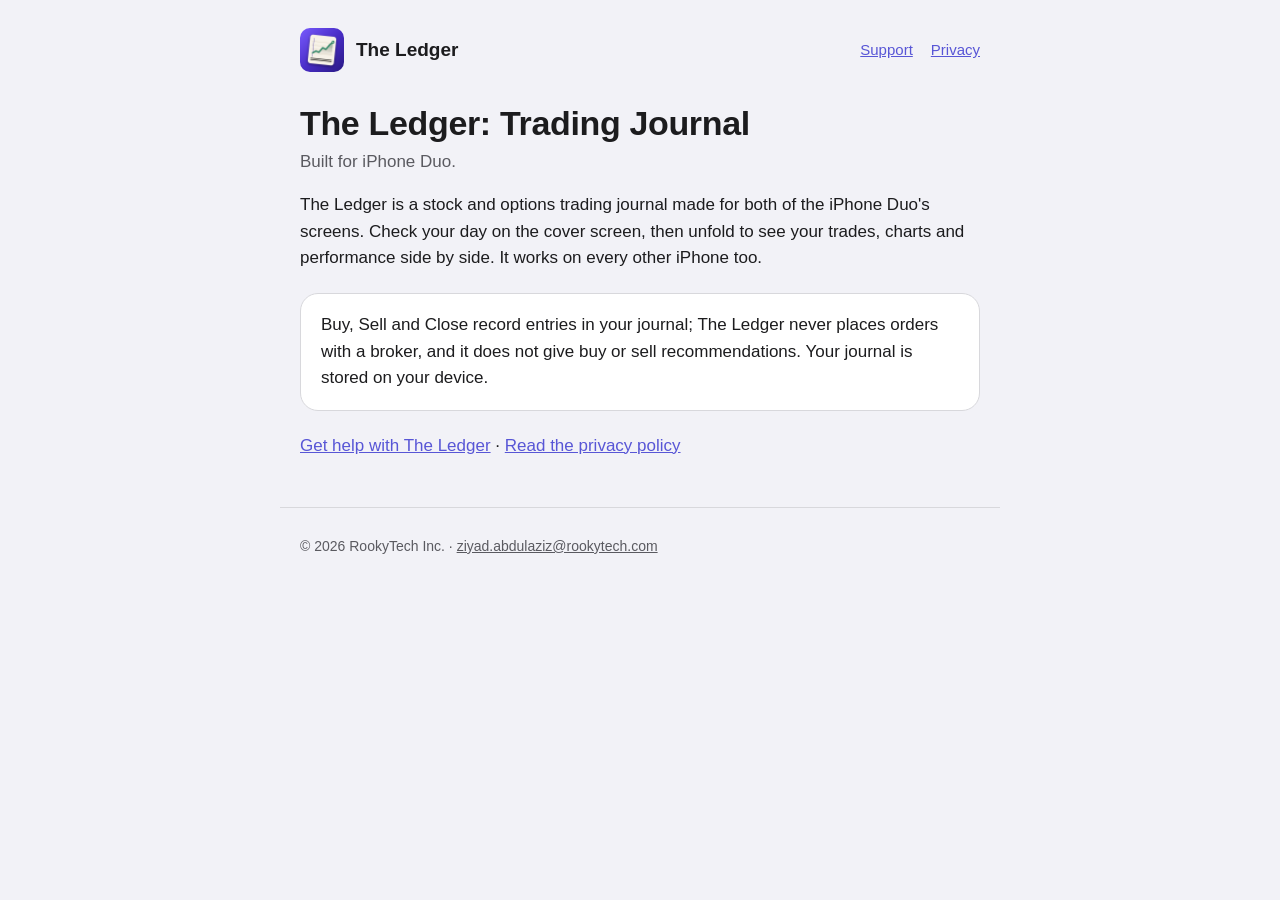
==== index.html @ d43f3d43 "The Ledger: support and privacy pages for ledger.rookytech.com Co-Authored-By: Claude Opus 5.5 <nore" ====
<!doctype html>
<html lang="en">
<head>
<meta charset="utf-8">
<meta name="viewport" content="width=device-width, initial-scale=1">
<title>The Ledger: Trading Journal</title>
<meta name="description" content="The Ledger is a stock and options trading journal built for iPhone Duo, by RookyTech Inc.">
<link rel="icon" href="/assets/icon.png">
<link rel="apple-touch-icon" href="/assets/icon.png">
<link rel="stylesheet" href="/assets/site.css">
</head>
<body>
<header>
  <img src="/assets/icon.png" alt="">
  <span class="name"><a href="/">The Ledger</a></span>
  <nav><a href="/support/">Support</a><a href="/privacy/">Privacy</a></nav>
</header>
<main>
  <h1>The Ledger: Trading Journal</h1>
  <p class="lede">Built for iPhone Duo.</p>
  <p>The Ledger is a stock and options trading journal made for both of the iPhone Duo's screens. Check your day on the cover screen, then unfold to see your trades, charts and performance side by side. It works on every other iPhone too.</p>
  <div class="card">
    <p>Buy, Sell and Close record entries in your journal; The Ledger never places orders with a broker, and it does not give buy or sell recommendations. Your journal is stored on your device.</p>
  </div>
  <p><a href="/support/">Get help with The Ledger</a> · <a href="/privacy/">Read the privacy policy</a></p>
</main>
<footer>© 2026 RookyTech Inc. · <a href="mailto:ziyad.abdulaziz@rookytech.com">ziyad.abdulaziz@rookytech.com</a></footer>
</body>
</html>
---- assets/site.css ----
:root {
  --paper: #F2F2F7;
  --card: #FFFFFF;
  --ink: #1C1C1E;
  --ink2: #5A5A60;
  --rule: #D8D8DC;
  --accent: #5856D6;
  color-scheme: light dark;
}
@media (prefers-color-scheme: dark) {
  :root {
    --paper: #000000;
    --card: #1C1C1E;
    --ink: #F5F5F7;
    --ink2: #A1A1A8;
    --rule: #38383A;
    --accent: #8F8CFF;
  }
}
* { box-sizing: border-box; }
body {
  margin: 0;
  background: var(--paper);
  color: var(--ink);
  font: 17px/1.55 -apple-system, BlinkMacSystemFont, "SF Pro Text", "Helvetica Neue", Arial, sans-serif;
  -webkit-font-smoothing: antialiased;
}
a { color: var(--accent); }
header, main, footer { max-width: 720px; margin: 0 auto; padding: 0 20px; }
header { padding-top: 28px; display: flex; align-items: center; gap: 12px; }
header img { width: 44px; height: 44px; border-radius: 10px; }
header .name { font-weight: 600; font-size: 19px; }
header .name a { color: var(--ink); text-decoration: none; }
header nav { margin-left: auto; display: flex; gap: 18px; font-size: 15px; }
h1 { font-size: 34px; line-height: 1.15; margin: 32px 0 6px; letter-spacing: -0.01em; }
h2 { font-size: 21px; margin: 34px 0 8px; }
.dated, .lede { color: var(--ink2); margin: 0 0 8px; }
.card { background: var(--card); border: 1px solid var(--rule); border-radius: 18px; padding: 18px 20px; margin: 22px 0; }
.card p:first-child { margin-top: 0; }
.card p:last-child { margin-bottom: 0; }
ul { padding-left: 22px; }
li { margin: 4px 0; }
footer { color: var(--ink2); font-size: 14px; padding-top: 28px; padding-bottom: 40px; border-top: 1px solid var(--rule); margin-top: 48px; }
footer a { color: var(--ink2); }
@media (max-width: 480px) {
  h1 { font-size: 28px; }
  header nav { gap: 12px; }
}
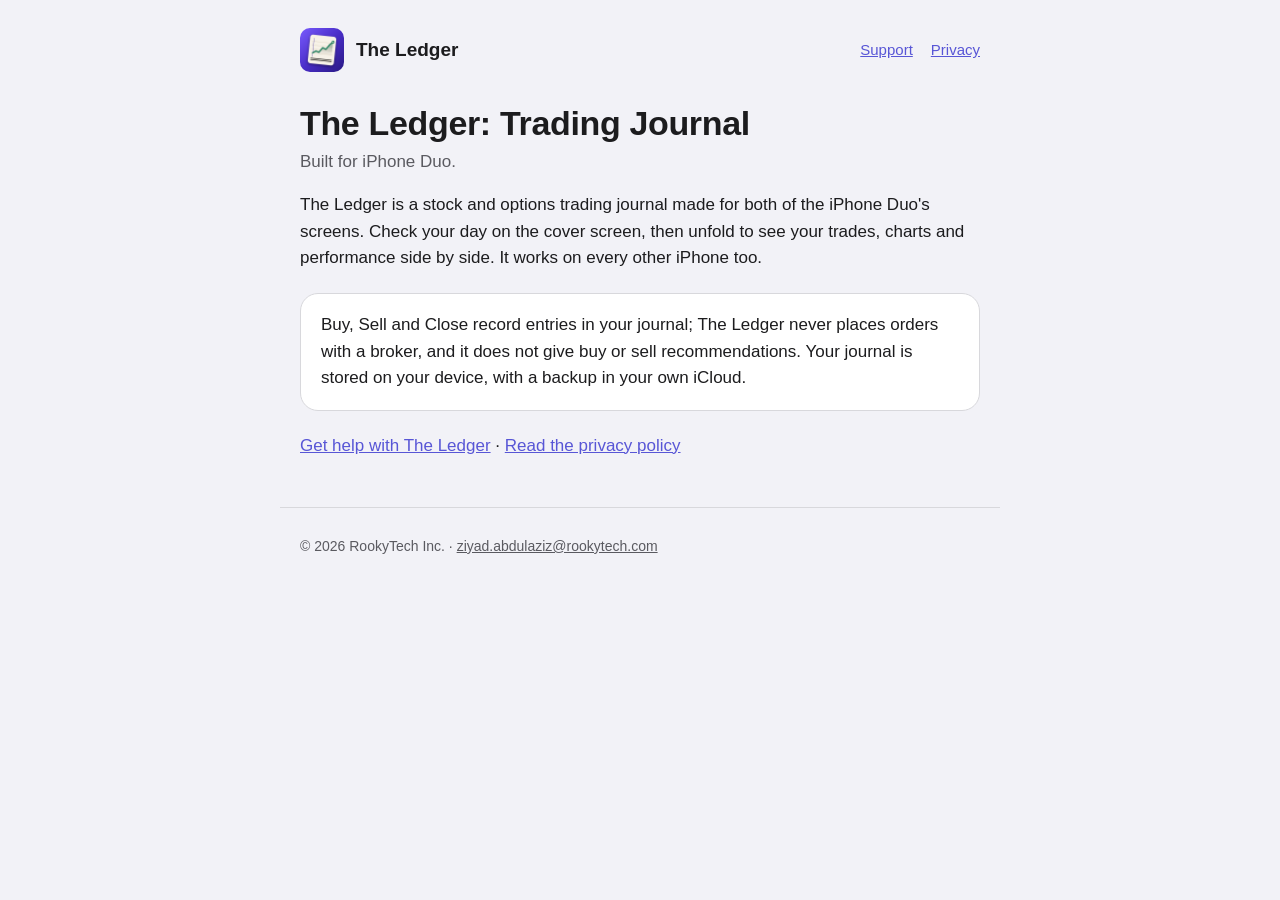
==== commit 0e10f1a3: "Privacy, support and home: the journal's backup in the person's own iCloud Drive, how to restore and" ====
--- a/index.html
+++ b/index.html
@@ -20,7 +20,7 @@
   <p class="lede">Built for iPhone Duo.</p>
   <p>The Ledger is a stock and options trading journal made for both of the iPhone Duo's screens. Check your day on the cover screen, then unfold to see your trades, charts and performance side by side. It works on every other iPhone too.</p>
   <div class="card">
-    <p>Buy, Sell and Close record entries in your journal; The Ledger never places orders with a broker, and it does not give buy or sell recommendations. Your journal is stored on your device.</p>
+    <p>Buy, Sell and Close record entries in your journal; The Ledger never places orders with a broker, and it does not give buy or sell recommendations. Your journal is stored on your device, with a backup in your own iCloud.</p>
   </div>
   <p><a href="/support/">Get help with The Ledger</a> · <a href="/privacy/">Read the privacy policy</a></p>
 </main>
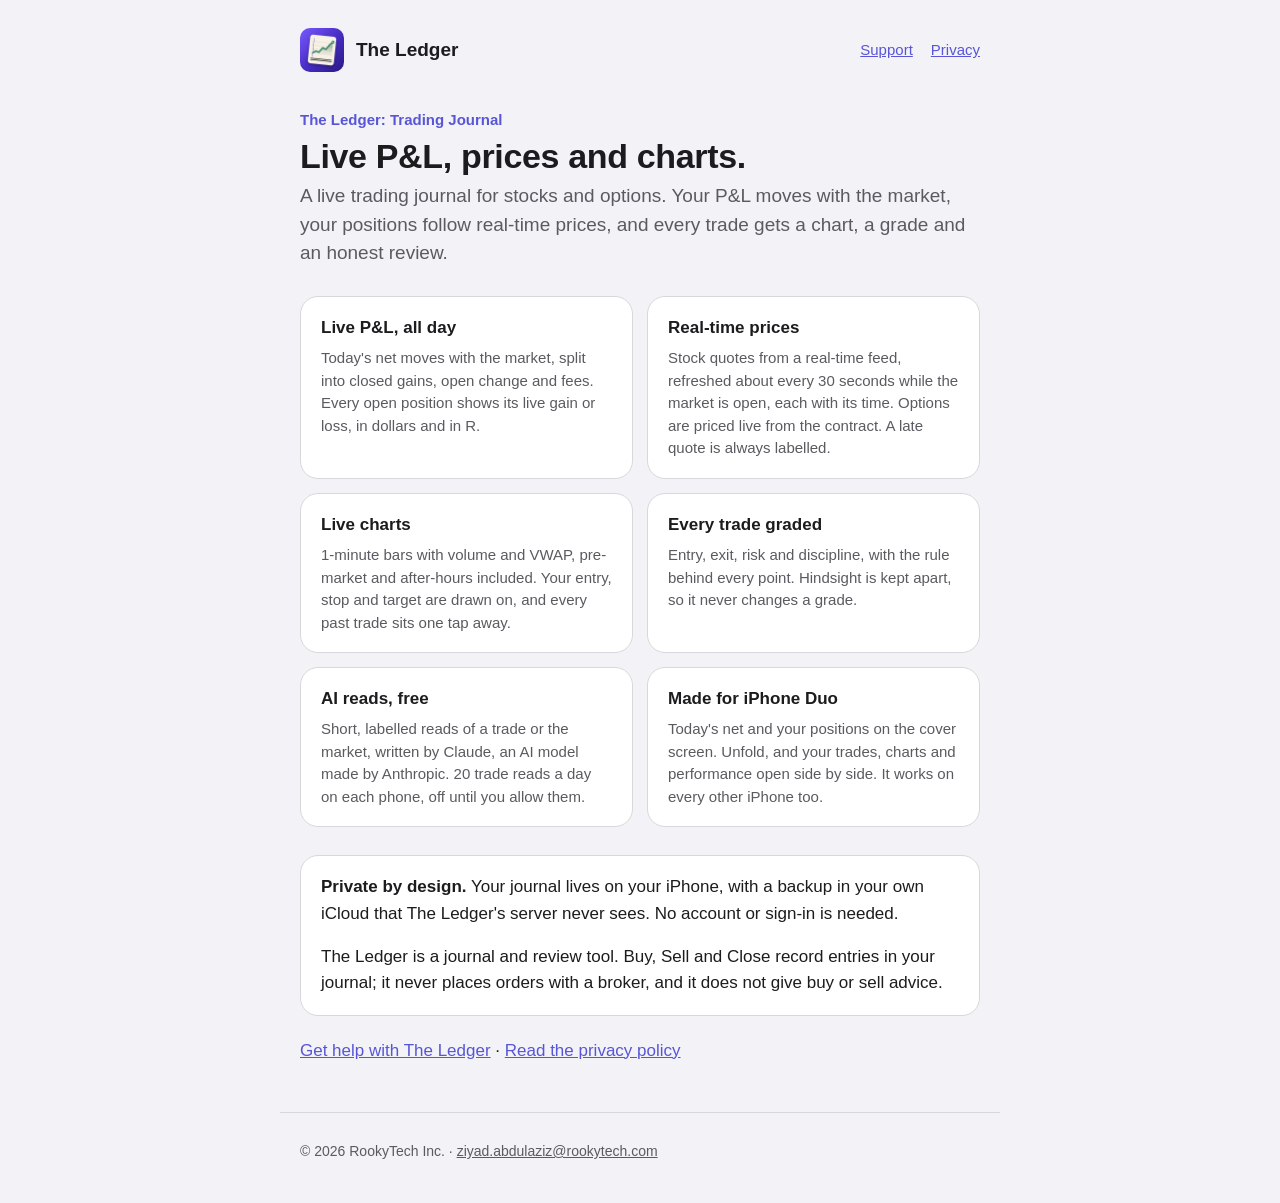
==== commit f321bbb7: "Home: lead with live P&L, real-time stock prices and live charts, matching the 4.2 listing Co-Author" ====
--- a/index.html
+++ b/index.html
@@ -4,7 +4,7 @@
 <meta charset="utf-8">
 <meta name="viewport" content="width=device-width, initial-scale=1">
 <title>The Ledger: Trading Journal</title>
-<meta name="description" content="The Ledger is a stock and options trading journal built for iPhone Duo, by RookyTech Inc.">
+<meta name="description" content="The Ledger is a live trading journal for stocks and options: live P&amp;L, real-time stock prices and live charts, with a grade for every trade. Built first for iPhone Duo, by RookyTech Inc.">
 <link rel="icon" href="/assets/icon.png">
 <link rel="apple-touch-icon" href="/assets/icon.png">
 <link rel="stylesheet" href="/assets/site.css">
@@ -16,11 +16,40 @@
   <nav><a href="/support/">Support</a><a href="/privacy/">Privacy</a></nav>
 </header>
 <main>
-  <h1>The Ledger: Trading Journal</h1>
-  <p class="lede">Built for iPhone Duo.</p>
-  <p>The Ledger is a stock and options trading journal made for both of the iPhone Duo's screens. Check your day on the cover screen, then unfold to see your trades, charts and performance side by side. It works on every other iPhone too.</p>
+  <p class="kicker">The Ledger: Trading Journal</p>
+  <h1>Live P&amp;L, prices and charts.</h1>
+  <p class="lede big">A live trading journal for stocks and options. Your P&amp;L moves with the market, your positions follow real-time prices, and every trade gets a chart, a grade and an honest review.</p>
+
+  <div class="features">
+    <section class="card feature">
+      <h3>Live P&amp;L, all day</h3>
+      <p>Today's net moves with the market, split into closed gains, open change and fees. Every open position shows its live gain or loss, in dollars and in R.</p>
+    </section>
+    <section class="card feature">
+      <h3>Real-time prices</h3>
+      <p>Stock quotes from a real-time feed, refreshed about every 30 seconds while the market is open, each with its time. Options are priced live from the contract. A late quote is always labelled.</p>
+    </section>
+    <section class="card feature">
+      <h3>Live charts</h3>
+      <p>1-minute bars with volume and VWAP, pre-market and after-hours included. Your entry, stop and target are drawn on, and every past trade sits one tap away.</p>
+    </section>
+    <section class="card feature">
+      <h3>Every trade graded</h3>
+      <p>Entry, exit, risk and discipline, with the rule behind every point. Hindsight is kept apart, so it never changes a grade.</p>
+    </section>
+    <section class="card feature">
+      <h3>AI reads, free</h3>
+      <p>Short, labelled reads of a trade or the market, written by Claude, an AI model made by Anthropic. 20 trade reads a day on each phone, off until you allow them.</p>
+    </section>
+    <section class="card feature">
+      <h3>Made for iPhone Duo</h3>
+      <p>Today's net and your positions on the cover screen. Unfold, and your trades, charts and performance open side by side. It works on every other iPhone too.</p>
+    </section>
+  </div>
+
   <div class="card">
-    <p>Buy, Sell and Close record entries in your journal; The Ledger never places orders with a broker, and it does not give buy or sell recommendations. Your journal is stored on your device, with a backup in your own iCloud.</p>
+    <p><strong>Private by design.</strong> Your journal lives on your iPhone, with a backup in your own iCloud that The Ledger's server never sees. No account or sign-in is needed.</p>
+    <p>The Ledger is a journal and review tool. Buy, Sell and Close record entries in your journal; it never places orders with a broker, and it does not give buy or sell advice.</p>
   </div>
   <p><a href="/support/">Get help with The Ledger</a> · <a href="/privacy/">Read the privacy policy</a></p>
 </main>
--- a/assets/site.css
+++ b/assets/site.css
@@ -35,7 +35,14 @@
 h1 { font-size: 34px; line-height: 1.15; margin: 32px 0 6px; letter-spacing: -0.01em; }
 h2 { font-size: 21px; margin: 34px 0 8px; }
 .dated, .lede { color: var(--ink2); margin: 0 0 8px; }
+.kicker { color: var(--accent); font-weight: 600; font-size: 15px; margin: 36px 0 0; }
+.kicker + h1 { margin-top: 6px; }
+.lede.big { font-size: 19px; line-height: 1.5; color: var(--ink2); margin-bottom: 4px; }
 .card { background: var(--card); border: 1px solid var(--rule); border-radius: 18px; padding: 18px 20px; margin: 22px 0; }
+.features { display: grid; grid-template-columns: repeat(auto-fit, minmax(220px, 1fr)); gap: 14px; margin: 28px 0; }
+.features .card { margin: 0; }
+.feature h3 { font-size: 17px; margin: 0 0 6px; }
+.feature p { margin: 0; font-size: 15px; line-height: 1.5; color: var(--ink2); }
 .card p:first-child { margin-top: 0; }
 .card p:last-child { margin-bottom: 0; }
 ul { padding-left: 22px; }
